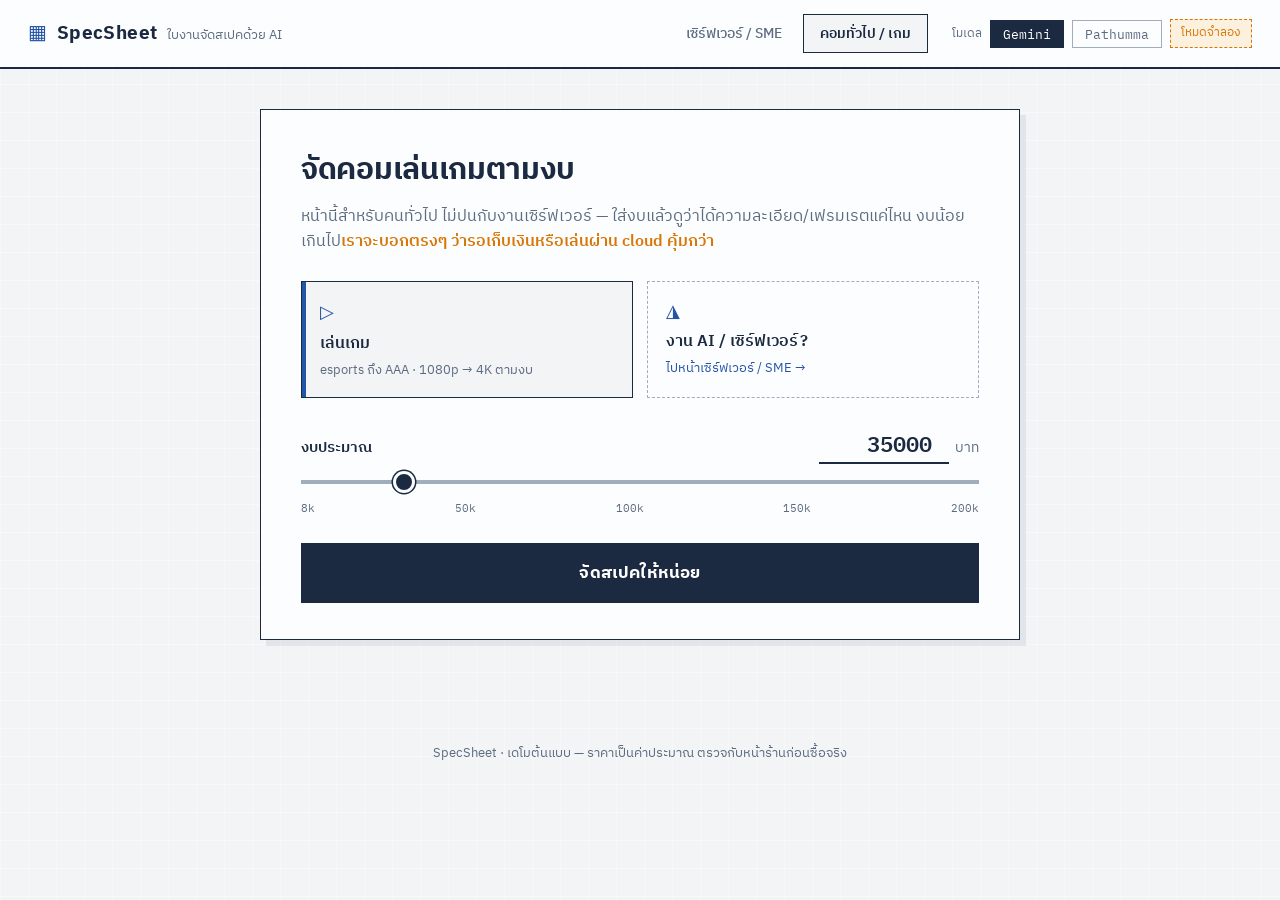
==== gaming.html @ 94adcbe9 "feat:Custom pc-spec for SME and General public Web" ====
<!DOCTYPE html>
<html lang="th">
<head>
<meta charset="UTF-8">
<meta name="viewport" content="width=device-width, initial-scale=1.0">
<title>SpecSheet — จัดสเปคคอมเล่นเกม</title>
<link rel="preconnect" href="https://fonts.googleapis.com">
<link href="https://fonts.googleapis.com/css2?family=IBM+Plex+Sans+Thai:wght@400;500;600;700&family=IBM+Plex+Mono:wght@400;500;600&display=swap" rel="stylesheet">
<link rel="stylesheet" href="css/style.css">
</head>
<body data-page="gaming">

<header class="topbar">
  <div class="brand">
    <span class="brand-mark">▦</span>
    <span class="brand-name">SpecSheet</span>
    <span class="brand-sub">ใบงานจัดสเปคด้วย AI</span>
  </div>
  <nav class="page-tabs">
    <a href="index.html" class="tab">เซิร์ฟเวอร์ / SME</a>
    <a href="gaming.html" class="tab active">คอมทั่วไป / เกม</a>
  </nav>
  <div class="ai-switch" id="aiSwitch">
    <span class="ai-label">โมเดล</span>
    <button class="ai-pill active" data-model="gemini">Gemini</button>
    <button class="ai-pill" data-model="pathumma">Pathumma</button>
    <span class="mode-badge" id="modeBadge" title="ตอนนี้ใช้ข้อมูลจำลองในเครื่อง ต่อ backend จริงได้ ดู README">โหมดจำลอง</span>
  </div>
</header>

<main class="sheet">
  <section class="ticket" id="ticket">
    <div class="ticket-head">
      <h1>จัดคอมเล่นเกมตามงบ</h1>
      <p class="lede">หน้านี้สำหรับคนทั่วไป ไม่ปนกับงานเซิร์ฟเวอร์ — ใส่งบแล้วดูว่าได้ความละเอียด/เฟรมเรตแค่ไหน งบน้อยเกินไป<strong>เราจะบอกตรงๆ ว่ารอเก็บเงินหรือเล่นผ่าน cloud คุ้มกว่า</strong></p>
    </div>

    <div class="usecase-row" id="usecaseRow">
      <button class="usecase active" data-usecase="gaming">
        <span class="uc-icon">▷</span>
        <span class="uc-name">เล่นเกม</span>
        <span class="uc-desc">esports ถึง AAA · 1080p → 4K ตามงบ</span>
      </button>
      <a class="usecase link-card" href="index.html">
        <span class="uc-icon">◮</span>
        <span class="uc-name">งาน AI / เซิร์ฟเวอร์?</span>
        <span class="uc-desc">ไปหน้าเซิร์ฟเวอร์ / SME →</span>
      </a>
    </div>

    <div class="budget-block">
      <div class="budget-line">
        <label for="budgetRange">งบประมาณ</label>
        <div class="budget-value">
          <input type="number" id="budgetInput" min="8000" max="200000" step="1000" value="35000">
          <span class="unit">บาท</span>
        </div>
      </div>
      <input type="range" id="budgetRange" min="8000" max="200000" step="1000" value="35000">
      <div class="range-marks mono"><span>8k</span><span>50k</span><span>100k</span><span>150k</span><span>200k</span></div>
    </div>

    <button class="go" id="goBtn">จัดสเปคให้หน่อย</button>
  </section>

  <section class="result hidden" id="result">
    <div class="verdict" id="verdict"></div>
    <div class="result-grid">
      <div class="panel viz-panel">
        <div class="panel-head"><h2 id="vizTitle">ผังเครื่อง</h2><span class="mono dim" id="vizDims"></span></div>
        <div id="vizWrap"></div>
        <p class="viz-note">ทุกกล่องวาดจากขนาดจริง (มม.) ของอุปกรณ์ — ชี้ที่ชิ้นส่วนเพื่อไฮไลต์ในรายการ</p>
      </div>
      <div class="panel parts-panel">
        <div class="panel-head"><h2>รายการอุปกรณ์</h2><span class="mono" id="partsTotal"></span></div>
        <ol class="parts" id="partsList"></ol>
      </div>
    </div>
    <div class="panel ai-panel">
      <div class="panel-head"><h2>เหตุผลจาก AI</h2><span class="mono" id="aiModelTag"></span></div>
      <div class="ai-body" id="aiBody"><span class="thinking">กำลังเรียบเรียง…</span></div>
    </div>
    <div class="triple">
      <div class="panel"><div class="panel-head"><h2>เฟรมเรตโดยประมาณ</h2></div><ul class="kv" id="perfList"></ul></div>
      <div class="panel"><div class="panel-head"><h2>อุณหภูมิ / พลังงาน</h2></div><ul class="kv" id="tempList"></ul></div>
      <div class="panel"><div class="panel-head"><h2>อัปเกรดขั้นถัดไป</h2></div><ul class="upgrades" id="upgradeList"></ul></div>
    </div>
    <div class="panel refs-panel">
      <div class="panel-head"><h2>แหล่งอ้างอิงการคำนวณ</h2><span class="mono">ตรวจราคา ส.ค. 2026</span></div>
      <ul class="refs" id="refsList"></ul>
    </div>
  </section>
</main>

<footer class="foot">
  <span>SpecSheet · เดโมต้นแบบ — ราคาเป็นค่าประมาณ ตรวจกับหน้าร้านก่อนซื้อจริง</span>
</footer>

<script src="js/data.js"></script>
<script src="js/cloud.js"></script>
<script src="js/viz.js"></script>
<script src="js/ai.js"></script>
<script src="js/app.js"></script>
</body>
</html>
---- css/style.css ----
/* ═══ SpecSheet — สไตล์แบบแปลนช่าง ═══
   กระดาษเทาอมฟ้า · หมึกน้ำเงินเข้ม · เขียว=คุ้ม · อำพัน=cloud */

:root {
  --paper: #F2F4F6;
  --card: #FCFDFE;
  --ink: #1B2A41;
  --ink-soft: #5B6B80;
  --line: #D5DCE4;
  --line-strong: #9FADBD;
  --ok: #0E9F6E;
  --ok-bg: #E7F6EF;
  --warn: #D97706;
  --warn-bg: #FCF0DE;
  --accent: #2454A6;
  --mono: "IBM Plex Mono", ui-monospace, monospace;
  --sans: "IBM Plex Sans Thai", "Noto Sans Thai", system-ui, sans-serif;
}

* { box-sizing: border-box; margin: 0; }

body {
  font-family: var(--sans);
  color: var(--ink);
  background:
    linear-gradient(var(--line) 1px, transparent 1px) 0 0 / 100% 28px,
    linear-gradient(90deg, var(--line) 1px, transparent 1px) 0 0 / 28px 100%,
    var(--paper);
  background-blend-mode: soft-light, soft-light, normal;
  min-height: 100vh;
  line-height: 1.65;
}

.mono { font-family: var(--mono); }
.hidden { display: none !important; }
.dim { color: var(--ink-soft); }

/* ── แถบบน ── */
.topbar {
  display: flex; align-items: center; gap: 24px; flex-wrap: wrap;
  padding: 14px 28px;
  background: var(--card);
  border-bottom: 2px solid var(--ink);
  position: sticky; top: 0; z-index: 20;
}
.brand { display: flex; align-items: baseline; gap: 10px; }
.brand-mark { color: var(--accent); font-size: 20px; }
.brand-name { font-weight: 700; font-size: 19px; letter-spacing: .02em; }
.brand-sub { color: var(--ink-soft); font-size: 13px; }

.page-tabs { display: flex; gap: 4px; margin-left: auto; }
.tab {
  padding: 7px 16px; text-decoration: none; color: var(--ink-soft);
  font-size: 14px; font-weight: 500; border: 1px solid transparent;
}
.tab.active {
  color: var(--ink); border: 1px solid var(--ink);
  background: var(--paper); font-weight: 600;
}
.tab:hover:not(.active) { color: var(--ink); }

.ai-switch { display: flex; align-items: center; gap: 8px; }
.ai-label { font-size: 12px; color: var(--ink-soft); }
.ai-pill {
  font-family: var(--mono); font-size: 12.5px; padding: 5px 12px;
  border: 1px solid var(--line-strong); background: var(--card);
  color: var(--ink-soft); cursor: pointer;
}
.ai-pill.active { background: var(--ink); color: #fff; border-color: var(--ink); }
.mode-badge {
  font-size: 11.5px; padding: 4px 10px; cursor: help;
  background: var(--warn-bg); color: var(--warn); border: 1px dashed var(--warn);
}

/* ── ใบสั่งงาน ── */
.sheet { max-width: 1120px; margin: 0 auto; padding: 40px 24px 80px; }

.ticket {
  background: var(--card); border: 1.5px solid var(--ink);
  box-shadow: 6px 6px 0 rgba(27, 42, 65, .08);
  padding: 36px 40px; max-width: 760px; margin: 0 auto;
}
.ticket-head h1 { font-size: 30px; font-weight: 700; letter-spacing: -.01em; }
.lede { color: var(--ink-soft); margin-top: 8px; font-size: 15.5px; }
.lede strong { color: var(--warn); font-weight: 600; }

.usecase-row { display: grid; grid-template-columns: 1fr 1fr; gap: 14px; margin: 26px 0; }
.usecase {
  text-align: left; padding: 16px 18px; cursor: pointer;
  background: var(--card); border: 1.5px solid var(--line-strong);
  font-family: var(--sans); color: var(--ink); text-decoration: none;
  display: flex; flex-direction: column; gap: 2px;
  transition: border-color .15s, background .15s;
}
.usecase:hover { border-color: var(--ink); }
.usecase.active {
  border: 1.5px solid var(--ink); background: var(--paper);
  box-shadow: inset 4px 0 0 var(--accent);
}
.uc-icon { color: var(--accent); font-size: 18px; }
.uc-name { font-weight: 600; font-size: 16px; }
.uc-desc { font-size: 13px; color: var(--ink-soft); }
.link-card { border-style: dashed; }
.link-card .uc-desc { color: var(--accent); }

/* งบประมาณ */
.budget-line { display: flex; justify-content: space-between; align-items: baseline; }
.budget-line label { font-weight: 600; font-size: 15px; }
.budget-value { display: flex; align-items: baseline; gap: 6px; }
.budget-value input {
  font-family: var(--mono); font-size: 22px; font-weight: 600; color: var(--ink);
  width: 130px; text-align: right; border: none; border-bottom: 2px solid var(--ink);
  background: transparent; outline: none;
}
.unit { color: var(--ink-soft); font-size: 14px; }

input[type="range"] {
  width: 100%; margin-top: 16px; appearance: none; height: 4px;
  background: var(--line-strong); outline: none;
}
input[type="range"]::-webkit-slider-thumb {
  appearance: none; width: 22px; height: 22px; background: var(--ink);
  border: 3px solid var(--card); box-shadow: 0 0 0 1.5px var(--ink);
  cursor: grab; border-radius: 50%;
}
.range-marks {
  display: flex; justify-content: space-between;
  font-size: 11px; color: var(--ink-soft); margin-top: 6px;
}

.go {
  width: 100%; margin-top: 26px; padding: 15px;
  font-family: var(--sans); font-size: 17px; font-weight: 700; letter-spacing: .01em;
  background: var(--ink); color: #fff; border: 1.5px solid var(--ink); cursor: pointer;
  transition: transform .1s, box-shadow .1s;
}
.go:hover { box-shadow: 4px 4px 0 rgba(27, 42, 65, .25); transform: translate(-2px, -2px); }
.go:active { transform: translate(0, 0); box-shadow: none; }

/* ── ผลลัพธ์ ── */
.result { margin-top: 40px; animation: rise .4s ease both; }
@keyframes rise { from { opacity: 0; transform: translateY(14px); } }
@media (prefers-reduced-motion: reduce) { .result { animation: none; } }

.panel {
  background: var(--card); border: 1.5px solid var(--ink);
  box-shadow: 4px 4px 0 rgba(27, 42, 65, .06);
}
.panel-head {
  display: flex; justify-content: space-between; align-items: baseline;
  padding: 12px 18px; border-bottom: 1px solid var(--line);
}
.panel-head h2 { font-size: 15px; font-weight: 700; letter-spacing: .02em; }
.panel-head .mono { font-size: 12.5px; color: var(--ink-soft); }

/* คำตัดสิน */
.verdict { border: 2px solid; padding: 22px 26px; margin-bottom: 22px; }
.verdict.build { border-color: var(--ok); background: var(--ok-bg); }
.verdict.cloud { border-color: var(--warn); background: var(--warn-bg); }
.verdict-tag {
  font-family: var(--mono); font-size: 12px; font-weight: 600;
  text-transform: uppercase; letter-spacing: .12em;
}
.verdict.build .verdict-tag { color: var(--ok); }
.verdict.cloud .verdict-tag { color: var(--warn); }
.verdict h3 { font-size: 21px; margin: 4px 0 8px; }
.verdict p { font-size: 14.5px; color: var(--ink); max-width: 70ch; }
.verdict-math {
  margin-top: 14px; padding: 12px 16px; background: rgba(255,255,255,.75);
  border: 1px dashed var(--line-strong);
  font-family: var(--mono); font-size: 13px; line-height: 2;
}
.verdict-math b { font-weight: 600; }
.hours-inline {
  width: 56px; font-family: var(--mono); font-size: 13px; text-align: center;
  border: none; border-bottom: 1.5px solid var(--ink); background: transparent; outline: none;
}

/* กริดผลลัพธ์ */
.result-grid {
  display: grid; grid-template-columns: 1.15fr .85fr; gap: 22px; margin-bottom: 22px;
  align-items: start;
}
#vizWrap { padding: 18px; }
#vizWrap svg { display: block; width: 100%; height: auto; }
.viz-note { padding: 0 18px 14px; font-size: 12.5px; color: var(--ink-soft); }

/* รายการอุปกรณ์ */
.parts { list-style: none; }
.parts li {
  padding: 13px 18px; border-bottom: 1px solid var(--line);
  transition: background .12s;
}
.parts li:last-child { border-bottom: none; }
.parts li.hl { background: #EAF0FA; box-shadow: inset 3px 0 0 var(--accent); }
.part-top { display: flex; justify-content: space-between; gap: 10px; align-items: baseline; }
.part-type {
  font-family: var(--mono); font-size: 10.5px; color: var(--accent);
  text-transform: uppercase; letter-spacing: .1em;
}
.part-name { font-weight: 600; font-size: 14.5px; }
.part-price { font-family: var(--mono); font-size: 13.5px; white-space: nowrap; }
.part-reason { font-size: 13px; color: var(--ink-soft); margin-top: 3px; }
.part-links { display: flex; gap: 6px; margin-top: 7px; flex-wrap: wrap; }
.buy {
  font-family: var(--mono); font-size: 11px; text-decoration: none;
  padding: 3px 9px; border: 1px solid var(--line-strong); color: var(--ink-soft);
}
.buy:hover { border-color: var(--ink); color: var(--ink); background: var(--paper); }
.part-upg { font-size: 12px; color: var(--ok); margin-top: 5px; }
.part-upg::before { content: "↗ "; }

/* AI panel */
.ai-panel { margin-bottom: 22px; }
.ai-body { padding: 16px 18px; font-size: 14.5px; white-space: pre-line; }
.thinking { color: var(--ink-soft); font-style: italic; }
.thinking::after { content: ""; animation: dots 1.2s steps(4) infinite; }
@keyframes dots { 0% { content: ""; } 25% { content: "."; } 50% { content: ".."; } 75% { content: "..."; } }

/* สามช่องล่าง */
.triple { display: grid; grid-template-columns: 1fr 1fr 1fr; gap: 22px; margin-bottom: 22px; }
.kv { list-style: none; padding: 8px 0; }
.kv li {
  display: flex; justify-content: space-between; gap: 12px;
  padding: 8px 18px; font-size: 13.5px;
}
.kv li + li { border-top: 1px dashed var(--line); }
.kv .v { font-family: var(--mono); font-weight: 600; white-space: nowrap; }
.kv .v.hot { color: var(--warn); }

.upgrades { list-style: none; }
.upgrades li { padding: 11px 18px; font-size: 13.5px; }
.upgrades li + li { border-top: 1px dashed var(--line); }
.upg-title { font-weight: 600; }
.upg-meta { font-family: var(--mono); font-size: 12px; color: var(--ink-soft); display: block; margin-top: 2px; }
.upg-gain { color: var(--ok); }

/* อ้างอิง */
.refs { list-style: none; padding: 10px 0; }
.refs li { padding: 6px 18px; font-size: 13px; }
.refs a { color: var(--accent); text-decoration: none; border-bottom: 1px dotted var(--accent); }
.refs a:hover { border-bottom-style: solid; }
.refs .ref-note { color: var(--ink-soft); }

.foot { text-align: center; padding: 24px; font-size: 12.5px; color: var(--ink-soft); }

/* SVG ผังเครื่อง */
.viz-part { cursor: pointer; }
.viz-part rect { transition: fill .12s; }
.viz-part.hl rect.body { fill: #DCE7F8 !important; stroke: var(--accent) !important; }
.viz-label { font-family: var(--mono); font-size: 10px; fill: var(--ink-soft); }
.viz-dim-label { font-family: var(--mono); font-size: 9px; fill: var(--line-strong); }

/* จอเล็ก */
@media (max-width: 900px) {
  .result-grid, .triple { grid-template-columns: 1fr; }
  .ticket { padding: 26px 22px; }
  .topbar { gap: 12px; }
  .page-tabs { margin-left: 0; order: 3; width: 100%; }
}
@media (max-width: 560px) {
  .usecase-row { grid-template-columns: 1fr; }
  .ticket-head h1 { font-size: 24px; }
}

/* โฟกัสคีย์บอร์ด */
button:focus-visible, a:focus-visible, input:focus-visible {
  outline: 2.5px solid var(--accent); outline-offset: 2px;
}
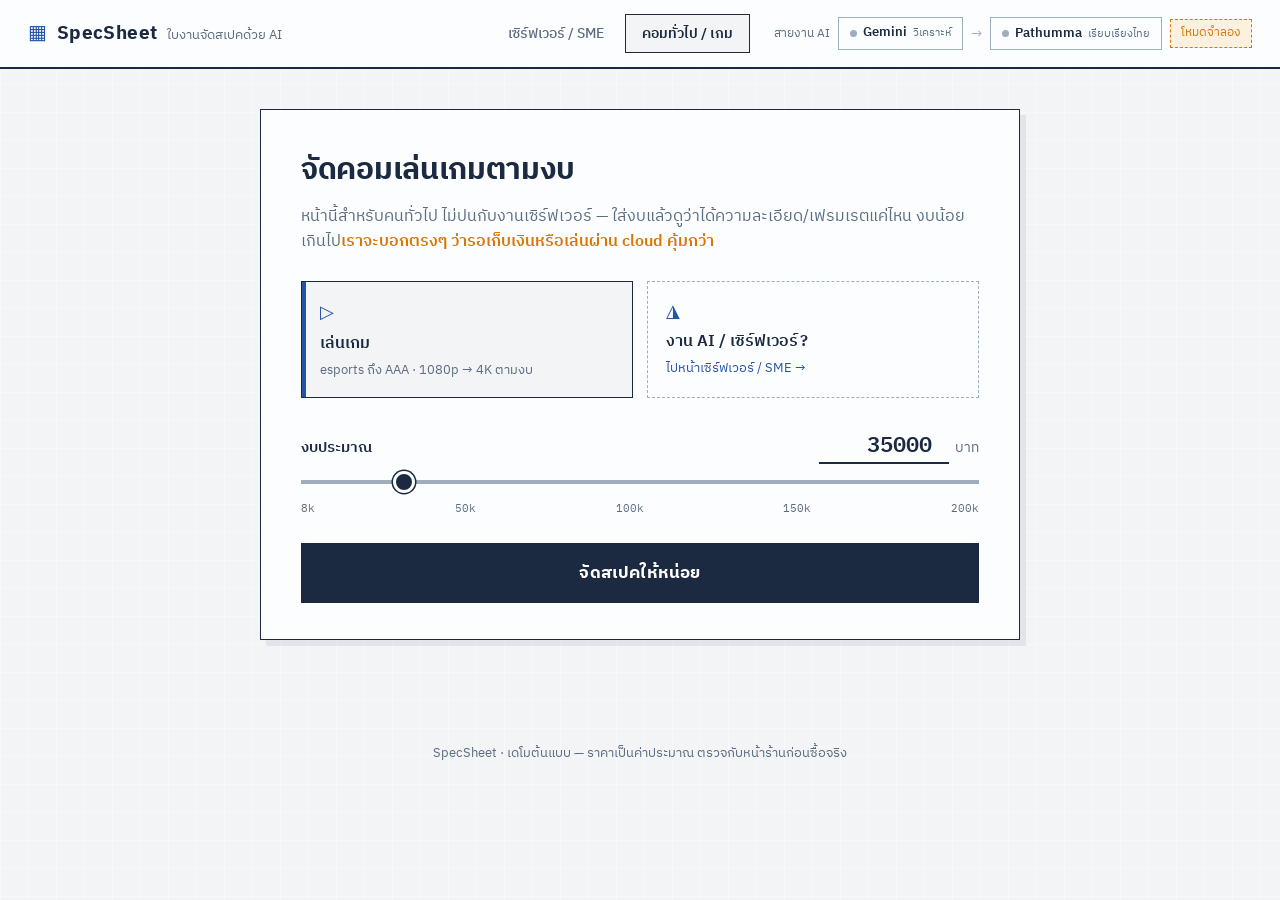
==== commit 9728a44c: "refactor:AI and cloud cost evaluation logic; enhance user experience with polish feature - Updated A" ====
--- a/gaming.html
+++ b/gaming.html
@@ -20,10 +20,20 @@
     <a href="index.html" class="tab">เซิร์ฟเวอร์ / SME</a>
     <a href="gaming.html" class="tab active">คอมทั่วไป / เกม</a>
   </nav>
-  <div class="ai-switch" id="aiSwitch">
-    <span class="ai-label">โมเดล</span>
-    <button class="ai-pill active" data-model="gemini">Gemini</button>
-    <button class="ai-pill" data-model="pathumma">Pathumma</button>
+  <div class="ai-pipe" id="aiPipe">
+    <span class="pipe-label">สายงาน AI</span>
+
+    <span class="stage" id="stGemini" data-state="idle">
+      <span class="dot"></span><span class="st-name">Gemini</span><em>วิเคราะห์</em>
+    </span>
+
+    <span class="pipe-arrow">→</span>
+
+    <button class="stage toggle on" id="stPathumma" data-state="idle"
+            aria-pressed="true" title="ปิดเพื่อดูร่างดิบจาก Gemini">
+      <span class="dot"></span><span class="st-name">Pathumma</span><em>เรียบเรียงไทย</em>
+    </button>
+
     <span class="mode-badge" id="modeBadge" title="ตอนนี้ใช้ข้อมูลจำลองในเครื่อง ต่อ backend จริงได้ ดู README">โหมดจำลอง</span>
   </div>
 </header>
@@ -64,6 +74,7 @@
   </section>
 
   <section class="result hidden" id="result">
+    <p class="polish-note mono" id="polishNote"></p>
     <div class="verdict" id="verdict"></div>
     <div class="result-grid">
       <div class="panel viz-panel">
@@ -74,11 +85,18 @@
       <div class="panel parts-panel">
         <div class="panel-head"><h2>รายการอุปกรณ์</h2><span class="mono" id="partsTotal"></span></div>
         <ol class="parts" id="partsList"></ol>
+        <p class="budget-left hidden" id="budgetLeft"></p>
       </div>
     </div>
     <div class="panel ai-panel">
       <div class="panel-head"><h2>เหตุผลจาก AI</h2><span class="mono" id="aiModelTag"></span></div>
-      <div class="ai-body" id="aiBody"><span class="thinking">กำลังเรียบเรียง…</span></div>
+      <div class="ai-body" id="aiBody"><span class="thinking">กำลังวิเคราะห์</span></div>
+      <div class="ai-compare">
+        <button class="cmp-btn" id="draftToggle" aria-expanded="false">
+          ดูร่างก่อนเรียบเรียง (จาก Gemini)
+        </button>
+        <pre class="draft-box hidden" id="draftBox"></pre>
+      </div>
     </div>
     <div class="triple">
       <div class="panel"><div class="panel-head"><h2>เฟรมเรตโดยประมาณ</h2></div><ul class="kv" id="perfList"></ul></div>
--- a/css/style.css
+++ b/css/style.css
@@ -267,3 +267,65 @@
 button:focus-visible, a:focus-visible, input:focus-visible {
   outline: 2.5px solid var(--accent); outline-offset: 2px;
 }
+
+/* ── ผังสายงาน AI บนแถบบน ── */
+.ai-pipe { display: flex; align-items: center; gap: 8px; }
+.pipe-label { font-size: 12px; color: var(--ink-soft); }
+.pipe-arrow { color: var(--line-strong); font-size: 14px; }
+
+.stage {
+  display: flex; align-items: center; gap: 6px;
+  padding: 5px 11px; border: 1px solid var(--line-strong);
+  background: var(--card); font-family: var(--sans); font-size: 12.5px;
+  color: var(--ink-soft); cursor: default;
+}
+.stage .st-name { font-weight: 600; color: var(--ink); }
+.stage em { font-style: normal; font-size: 11px; }
+.stage.toggle { cursor: pointer; }
+.stage.toggle:not(.on) { opacity: .45; border-style: dashed; }
+.stage.toggle:not(.on) .st-name { text-decoration: line-through; }
+
+/* ไฟสถานะแต่ละขั้น */
+.stage .dot { width: 7px; height: 7px; border-radius: 50%; background: var(--line-strong); }
+.stage[data-state="running"] .dot { background: var(--warn); animation: pulse .9s infinite; }
+.stage[data-state="done"] .dot { background: var(--ok); }
+.stage[data-state="skipped"] .dot { background: transparent; border: 1px solid var(--line-strong); }
+@keyframes pulse { 50% { opacity: .25; } }
+@media (prefers-reduced-motion: reduce) { .stage .dot { animation: none !important; } }
+
+/* กล่องเทียบร่างก่อน/หลังเรียบเรียง */
+.ai-compare { border-top: 1px dashed var(--line); padding: 10px 18px 14px; }
+.cmp-btn {
+  font-family: var(--mono); font-size: 12px; padding: 4px 10px;
+  background: transparent; border: 1px solid var(--line-strong);
+  color: var(--ink-soft); cursor: pointer;
+}
+.cmp-btn:hover { border-color: var(--ink); color: var(--ink); }
+.draft-box {
+  margin-top: 10px; padding: 12px 14px; background: var(--paper);
+  border: 1px dashed var(--line-strong); font-family: var(--sans);
+  font-size: 13.5px; color: var(--ink-soft); white-space: pre-wrap; line-height: 1.7;
+}
+
+/* จอเล็ก: ผังสายงานขึ้นบรรทัดใหม่ได้ */
+@media (max-width: 900px) {
+  .ai-pipe { flex-wrap: wrap; }
+}
+
+/* แถบสถานะการเรียบเรียงทั้งหน้า */
+.polish-note {
+  font-size: 11.5px; color: var(--ink-soft);
+  margin-bottom: 10px; min-height: 16px;
+}
+.polish-note:not(:empty)::before { content: "✎ "; color: var(--accent); }
+
+/* ข้อความที่ถูกเรียบเรียงเปลี่ยนแบบนุ่มๆ ไม่กระตุก */
+[data-polish] { transition: opacity .18s; }
+
+/* บรรทัดบอกงบเหลือ ใต้รายการอุปกรณ์ */
+.budget-left {
+  margin: 0; padding: 12px 18px;
+  border-top: 1px dashed var(--line);
+  font-size: 12.5px; color: var(--ink-soft); line-height: 1.6;
+}
+.budget-left::before { content: "◇ "; color: var(--accent); }
